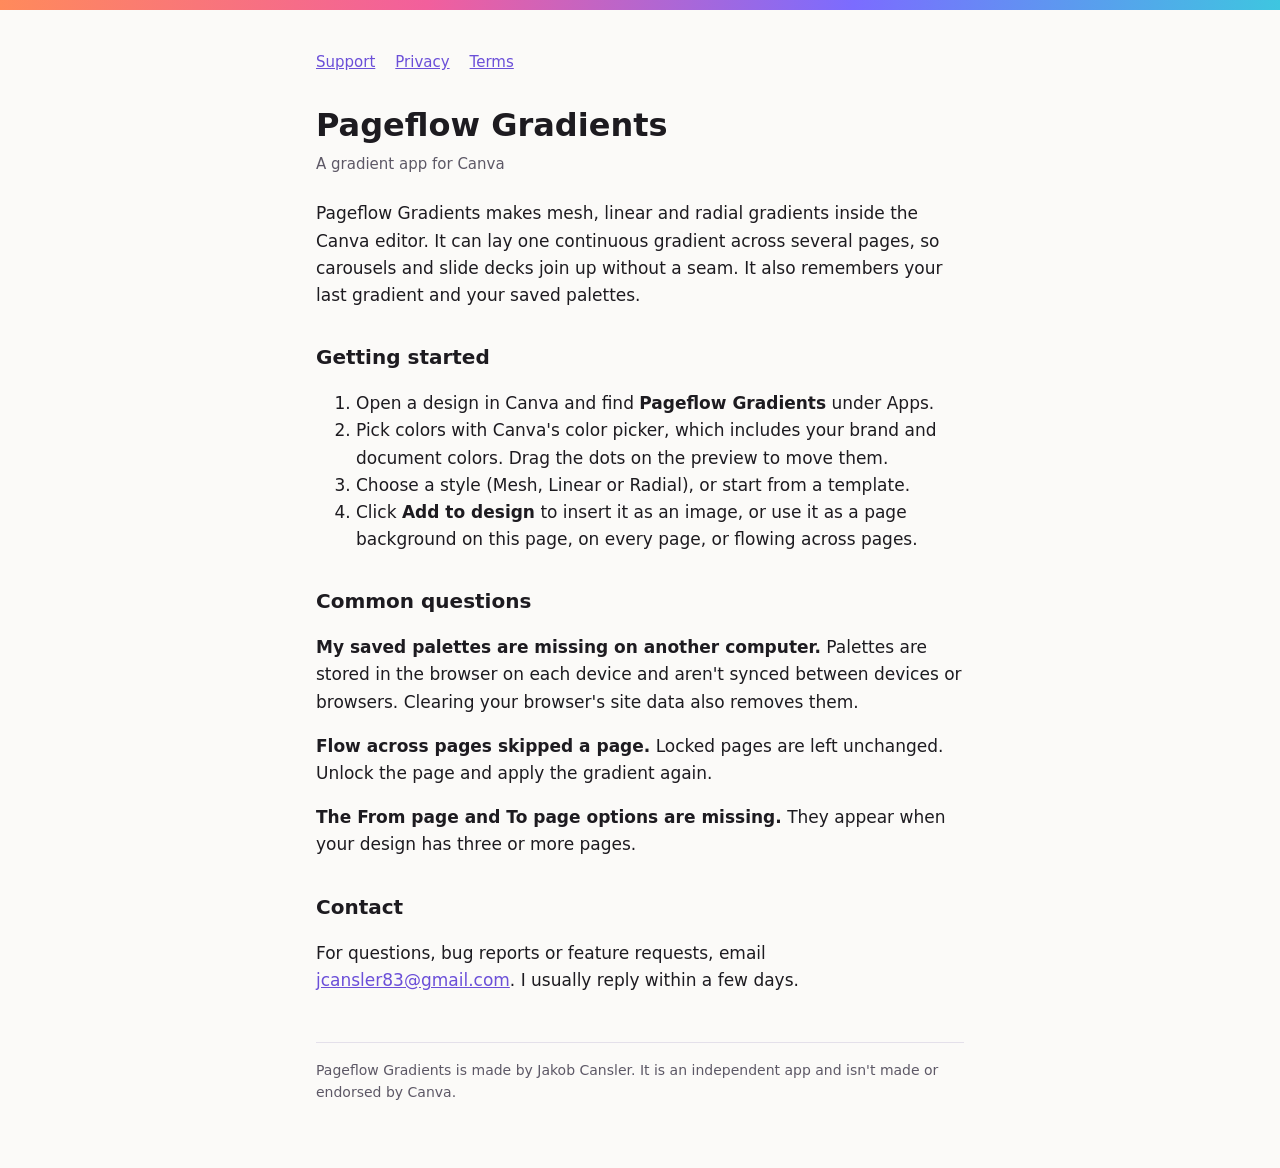
==== index.html @ c286d292 "Support, privacy and terms pages for Pageflow Gradients The Canva Marketplace listing needs public s" ====
<!doctype html>
<html lang="en">
<head>
<meta charset="utf-8">
<meta name="viewport" content="width=device-width, initial-scale=1">
<title>Pageflow Gradients</title>
<meta name="description" content="Pageflow Gradients is a Canva app for mesh, linear and radial gradients that can flow across pages and remember your colors.">
<link rel="stylesheet" href="style.css">
</head>
<body>
<div class="band"></div>
<main>
<nav><a href="./">Support</a><a href="privacy.html">Privacy</a><a href="terms.html">Terms</a></nav>
<h1>Pageflow Gradients</h1>
<p class="meta">A gradient app for Canva</p>
<p>Pageflow Gradients makes mesh, linear and radial gradients inside the Canva editor. It can lay one continuous gradient across several pages, so carousels and slide decks join up without a seam. It also remembers your last gradient and your saved palettes.</p>

<h2>Getting started</h2>
<ol>
<li>Open a design in Canva and find <strong>Pageflow Gradients</strong> under Apps.</li>
<li>Pick colors with Canva's color picker, which includes your brand and document colors. Drag the dots on the preview to move them.</li>
<li>Choose a style (Mesh, Linear or Radial), or start from a template.</li>
<li>Click <strong>Add to design</strong> to insert it as an image, or use it as a page background on this page, on every page, or flowing across pages.</li>
</ol>

<h2>Common questions</h2>
<p><strong>My saved palettes are missing on another computer.</strong> Palettes are stored in the browser on each device and aren't synced between devices or browsers. Clearing your browser's site data also removes them.</p>
<p><strong>Flow across pages skipped a page.</strong> Locked pages are left unchanged. Unlock the page and apply the gradient again.</p>
<p><strong>The From page and To page options are missing.</strong> They appear when your design has three or more pages.</p>

<h2>Contact</h2>
<p>For questions, bug reports or feature requests, email <a href="mailto:jcansler83@gmail.com?subject=Pageflow%20Gradients">jcansler83@gmail.com</a>. I usually reply within a few days.</p>

<footer>Pageflow Gradients is made by Jakob Cansler. It is an independent app and isn't made or endorsed by Canva.</footer>
</main>
</body>
</html>
---- style.css ----
:root{--bg:#fbfaf8;--fg:#1d1b20;--muted:#5d5866;--accent:#6b4fd8;--rule:#e4e0ea}
@media (prefers-color-scheme:dark){:root{--bg:#141217;--fg:#ece9f1;--muted:#a7a1b1;--accent:#a996ff;--rule:#2c2833}}
*{box-sizing:border-box}
body{margin:0;background:var(--bg);color:var(--fg);font:17px/1.6 system-ui,-apple-system,"Segoe UI",sans-serif}
.band{height:10px;background:linear-gradient(90deg,#ff8a5b,#f25f9c,#7b6cff,#3ec6e0)}
main{max-width:680px;margin:0 auto;padding:40px 16px 64px}
nav{display:flex;gap:20px;flex-wrap:wrap;font-size:15px;margin-bottom:32px}
a{color:var(--accent)}
h1{font-size:32px;line-height:1.2;margin:0 0 8px}
h2{font-size:20px;margin:32px 0 8px}
.meta{color:var(--muted);font-size:15px;margin:0 0 24px}
footer{border-top:1px solid var(--rule);margin-top:48px;padding-top:16px;color:var(--muted);font-size:14px}
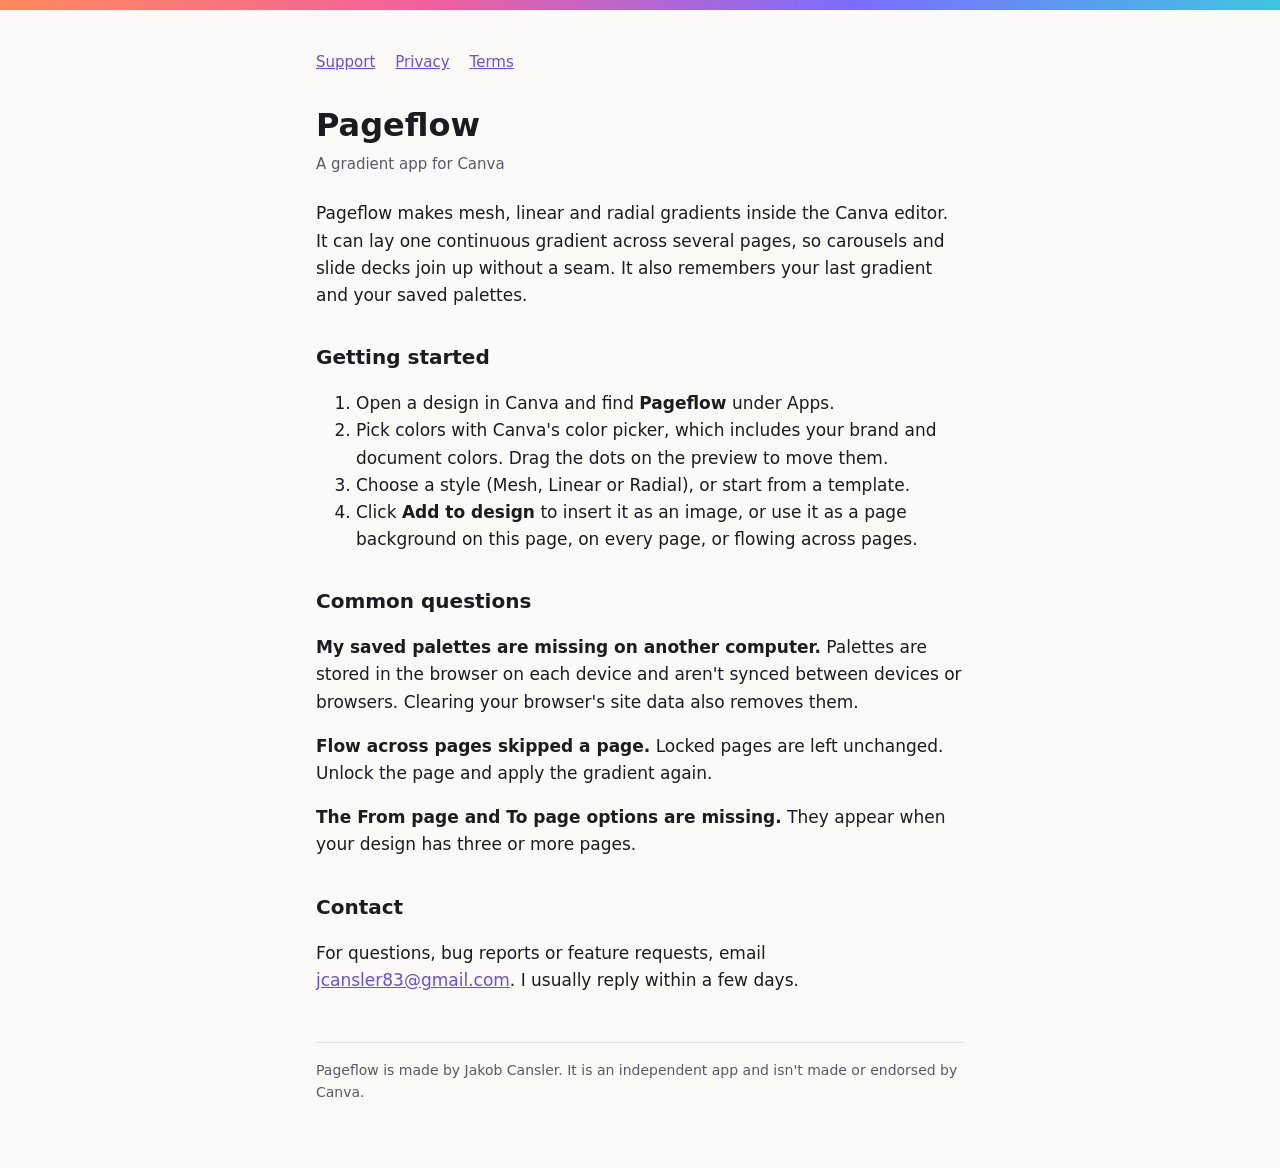
==== commit 5769ffe0: "Use the listing name Pageflow Canva asks for app names under 10 characters, so the Marketplace name " ====
--- a/index.html
+++ b/index.html
@@ -3,21 +3,21 @@
 <head>
 <meta charset="utf-8">
 <meta name="viewport" content="width=device-width, initial-scale=1">
-<title>Pageflow Gradients</title>
-<meta name="description" content="Pageflow Gradients is a Canva app for mesh, linear and radial gradients that can flow across pages and remember your colors.">
+<title>Pageflow</title>
+<meta name="description" content="Pageflow is a Canva app for mesh, linear and radial gradients that can flow across pages and remember your colors.">
 <link rel="stylesheet" href="style.css">
 </head>
 <body>
 <div class="band"></div>
 <main>
 <nav><a href="./">Support</a><a href="privacy.html">Privacy</a><a href="terms.html">Terms</a></nav>
-<h1>Pageflow Gradients</h1>
+<h1>Pageflow</h1>
 <p class="meta">A gradient app for Canva</p>
-<p>Pageflow Gradients makes mesh, linear and radial gradients inside the Canva editor. It can lay one continuous gradient across several pages, so carousels and slide decks join up without a seam. It also remembers your last gradient and your saved palettes.</p>
+<p>Pageflow makes mesh, linear and radial gradients inside the Canva editor. It can lay one continuous gradient across several pages, so carousels and slide decks join up without a seam. It also remembers your last gradient and your saved palettes.</p>
 
 <h2>Getting started</h2>
 <ol>
-<li>Open a design in Canva and find <strong>Pageflow Gradients</strong> under Apps.</li>
+<li>Open a design in Canva and find <strong>Pageflow</strong> under Apps.</li>
 <li>Pick colors with Canva's color picker, which includes your brand and document colors. Drag the dots on the preview to move them.</li>
 <li>Choose a style (Mesh, Linear or Radial), or start from a template.</li>
 <li>Click <strong>Add to design</strong> to insert it as an image, or use it as a page background on this page, on every page, or flowing across pages.</li>
@@ -29,9 +29,9 @@
 <p><strong>The From page and To page options are missing.</strong> They appear when your design has three or more pages.</p>
 
 <h2>Contact</h2>
-<p>For questions, bug reports or feature requests, email <a href="mailto:jcansler83@gmail.com?subject=Pageflow%20Gradients">jcansler83@gmail.com</a>. I usually reply within a few days.</p>
+<p>For questions, bug reports or feature requests, email <a href="mailto:jcansler83@gmail.com?subject=Pageflow">jcansler83@gmail.com</a>. I usually reply within a few days.</p>
 
-<footer>Pageflow Gradients is made by Jakob Cansler. It is an independent app and isn't made or endorsed by Canva.</footer>
+<footer>Pageflow is made by Jakob Cansler. It is an independent app and isn't made or endorsed by Canva.</footer>
 </main>
 </body>
 </html>
